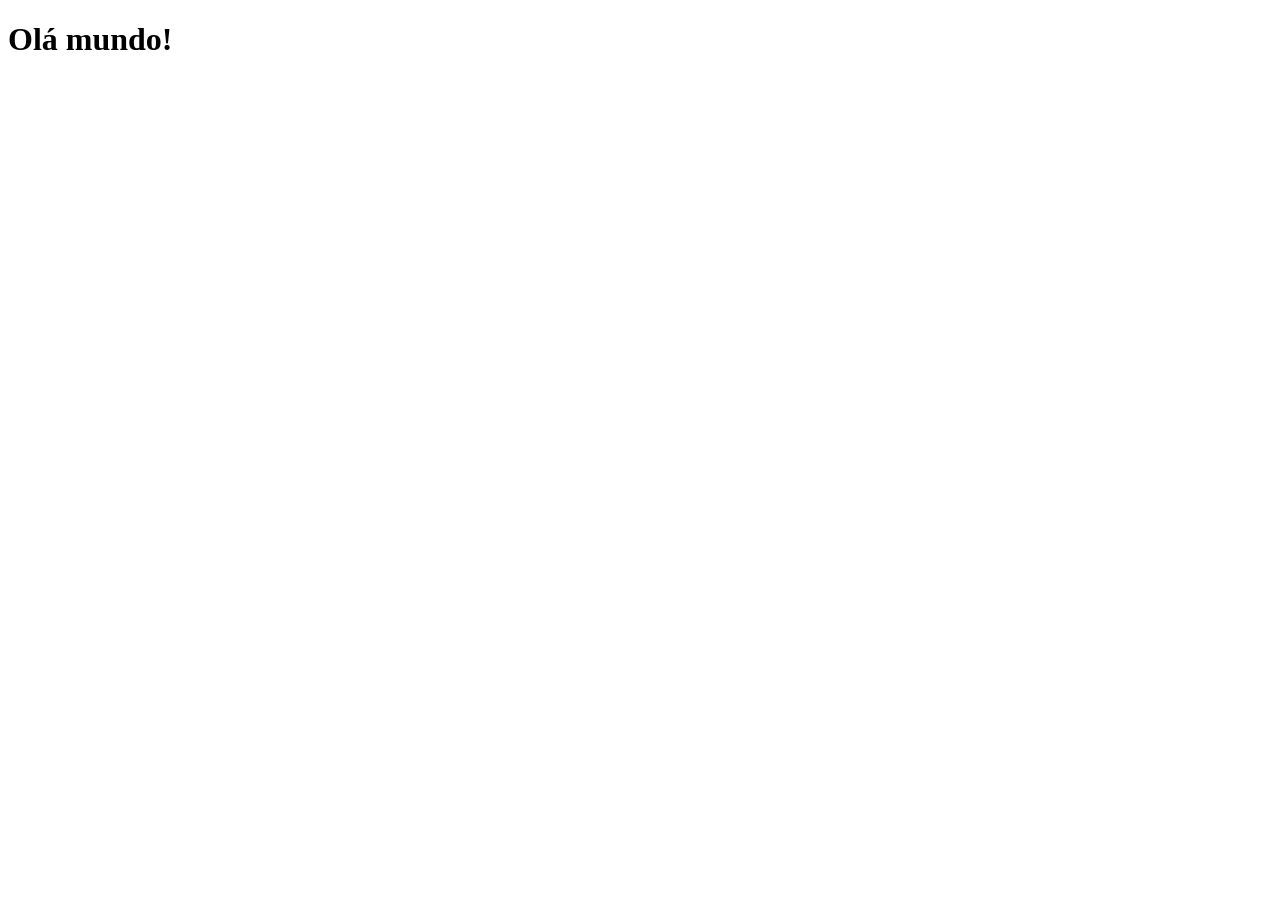
==== index.html @ cb87881f "primeira alteração" ====
<!DOCTYPE html>
<html lang="en">
<head>
    <meta charset="UTF-8">
    <meta name="viewport" content="width=device-width, initial-scale=1.0">
    <title>Document</title>
</head>
<body>

    <h1>Olá mundo!</h1>
    
</body>
</html>
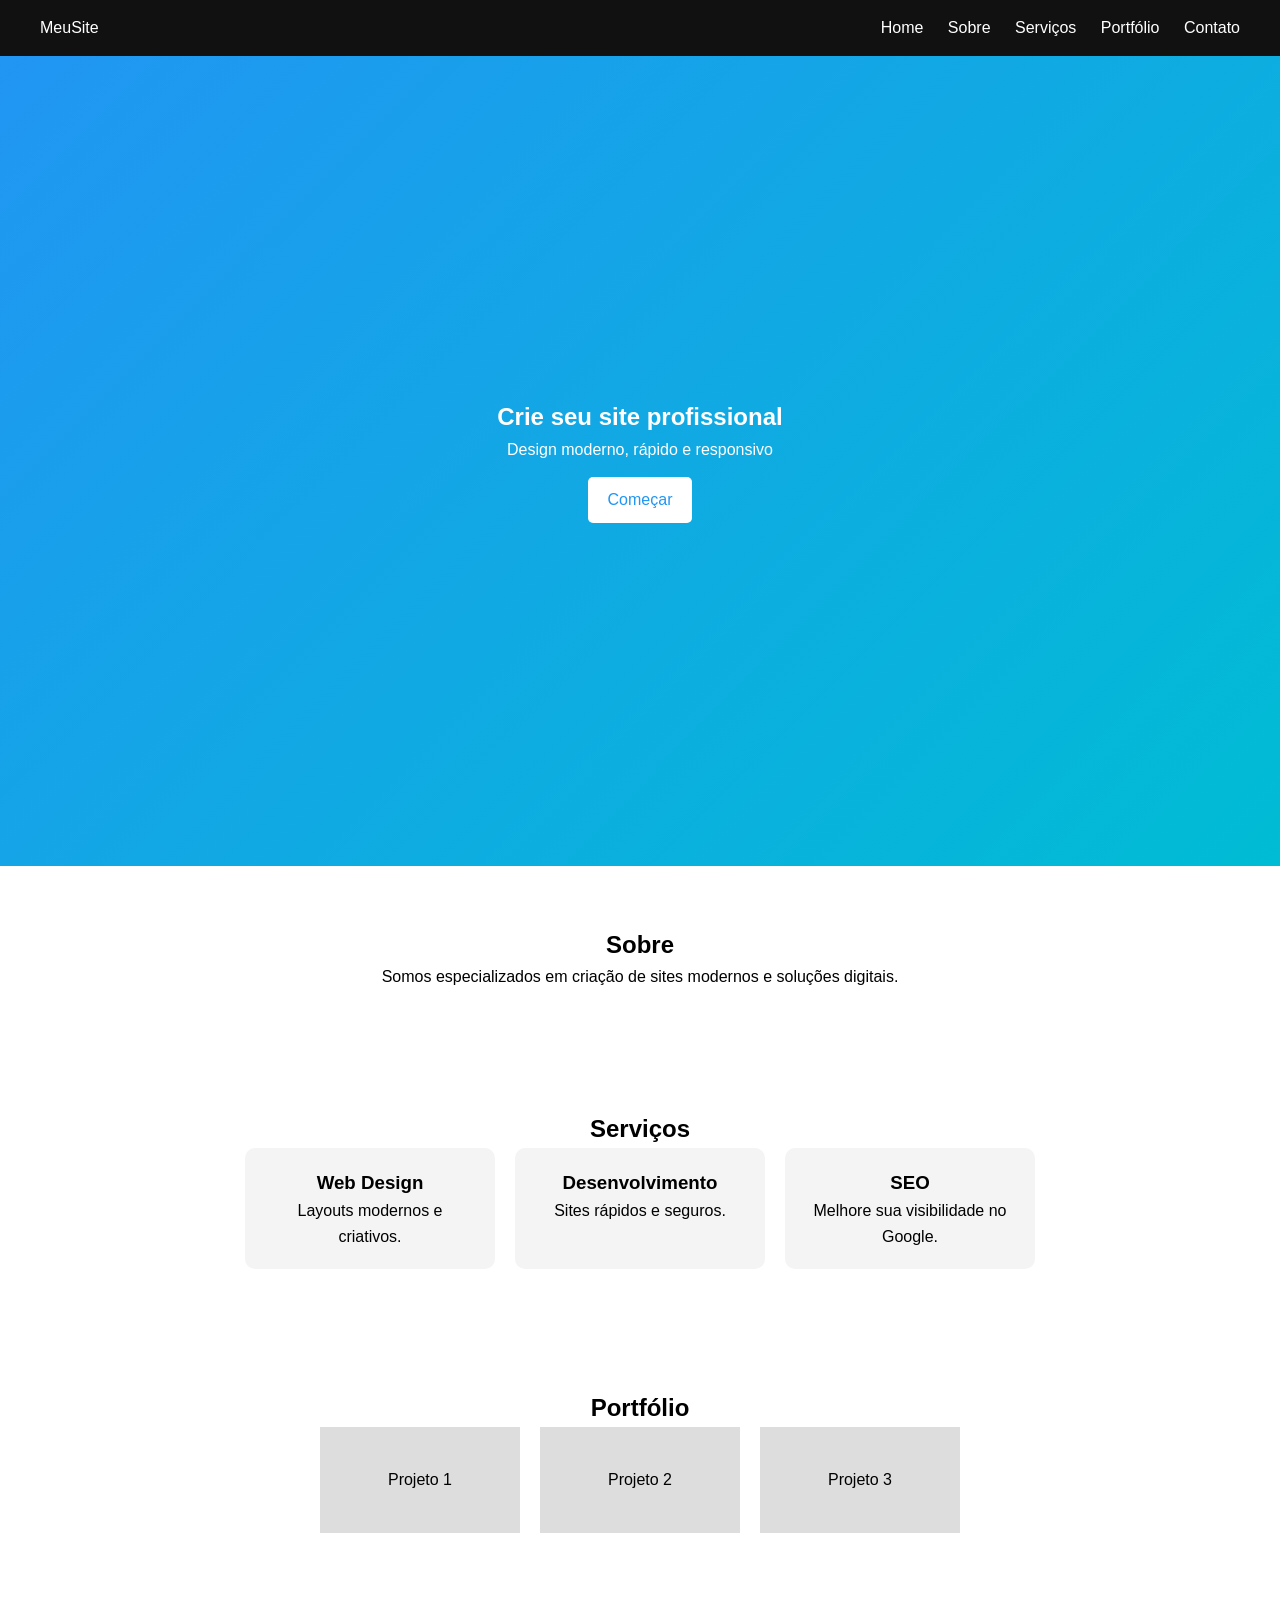
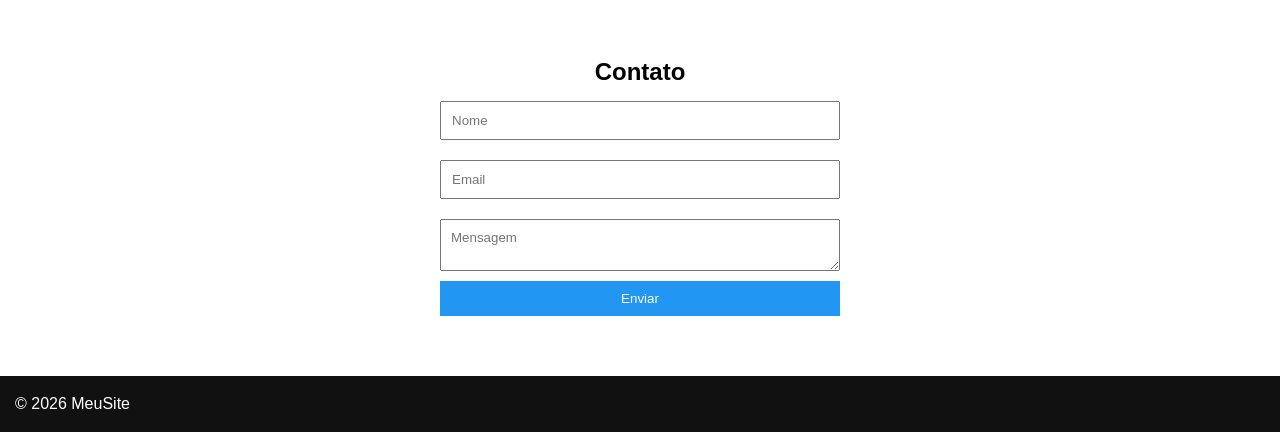
==== commit d2b15c86: "site03" ====
--- a/index.html
+++ b/index.html
@@ -1,13 +1,76 @@
 <!DOCTYPE html>
-<html lang="en">
+<html lang="pt-br">
 <head>
-    <meta charset="UTF-8">
-    <meta name="viewport" content="width=device-width, initial-scale=1.0">
-    <title>Document</title>
+  <meta charset="UTF-8">
+  <meta name="viewport" content="width=device-width, initial-scale=1.0">
+  <title>Meu Site Profissional</title>
+  <link rel="stylesheet" href="style.css">
 </head>
 <body>
 
-    <h1>Olá mundo!</h1>
-    
+<header>
+  <div class="logo">MeuSite</div>
+  <nav>
+    <a href="#home">Home</a>
+    <a href="#sobre">Sobre</a>
+    <a href="#servicos">Serviços</a>
+    <a href="#portfolio">Portfólio</a>
+    <a href="#contato">Contato</a>
+  </nav>
+</header>
+
+<section id="home" class="hero">
+  <h1>Crie seu site profissional</h1>
+  <p>Design moderno, rápido e responsivo</p>
+  <a href="#contato" class="btn">Começar</a>
+</section>
+
+<section id="sobre">
+  <h2>Sobre</h2>
+  <p>Somos especializados em criação de sites modernos e soluções digitais.</p>
+</section>
+
+<section id="servicos">
+  <h2>Serviços</h2>
+  <div class="cards">
+    <div class="card">
+      <h3>Web Design</h3>
+      <p>Layouts modernos e criativos.</p>
+    </div>
+    <div class="card">
+      <h3>Desenvolvimento</h3>
+      <p>Sites rápidos e seguros.</p>
+    </div>
+    <div class="card">
+      <h3>SEO</h3>
+      <p>Melhore sua visibilidade no Google.</p>
+    </div>
+  </div>
+</section>
+
+<section id="portfolio">
+  <h2>Portfólio</h2>
+  <div class="grid">
+    <div class="item">Projeto 1</div>
+    <div class="item">Projeto 2</div>
+    <div class="item">Projeto 3</div>
+  </div>
+</section>
+
+<section id="contato">
+  <h2>Contato</h2>
+  <form>
+    <input type="text" placeholder="Nome" required>
+    <input type="email" placeholder="Email" required>
+    <textarea placeholder="Mensagem"></textarea>
+    <button type="submit">Enviar</button>
+  </form>
+</section>
+
+<footer>
+  <p>© 2026 MeuSite</p>
+</footer>
+
 </body>
-</html>+</html>
+
--- a/style.css
+++ b/style.css
@@ -0,0 +1,125 @@
+* {
+  margin: 0;
+  padding: 0;
+  box-sizing: border-box;
+  font-family: Arial, sans-serif;
+}
+
+body {
+  line-height: 1.6;
+}
+
+/* HEADER */
+header {
+  display: flex;
+  justify-content: space-between;
+  align-items: center;
+  background: #111;
+  color: #fff;
+  padding: 15px 40px;
+}
+
+nav a {
+  color: #fff;
+  margin-left: 20px;
+  text-decoration: none;
+}
+
+/* HERO */
+.hero {
+  height: 90vh;
+  background: linear-gradient(135deg, #2196f3, #00bcd4);
+  color: white;
+  display: flex;
+  flex-direction: column;
+  justify-content: center;
+  align-items: center;
+}
+
+.btn {
+  margin-top: 15px;
+  padding: 10px 20px;
+  background: white;
+  color: #2196f3;
+  text-decoration: none;
+  border-radius: 5px;
+}
+
+/* SEÇÕES */
+section {
+  padding: 60px 20px;
+  text-align: center;
+}
+
+/* CARDS */
+.cards {
+  display: flex;
+  gap: 20px;
+  justify-content: center;
+  flex-wrap: wrap;
+}
+
+.card {
+  background: #f4f4f4;
+  padding: 20px;
+  width: 250px;
+  border-radius: 10px;
+}
+
+/* PORTFÓLIO */
+.grid {
+  display: flex;
+  gap: 20px;
+  justify-content: center;
+  flex-wrap: wrap;
+}
+
+.item {
+  background: #ddd;
+  padding: 40px;
+  width: 200px;
+}
+
+/* FORM */
+form {
+  max-width: 400px;
+  margin: auto;
+  display: flex;
+  flex-direction: column;
+}
+
+form input, form textarea {
+  margin: 10px 0;
+  padding: 10px;
+}
+
+form button {
+  padding: 10px;
+  border: none;
+  background: #2196f3;
+  color: white;
+  cursor: pointer;
+}
+
+/* FOOTER */
+footer {
+  background: #111;
+  color: white;
+  padding: 15px;
+}
+
+/* RESPONSIVO */
+@media (max-width: 768px) {
+  header {
+    flex-direction: column;
+  }
+
+  nav {
+    margin-top: 10px;
+  }
+
+  .hero {
+    text-align: center;
+    padding: 20px;
+  }
+}
